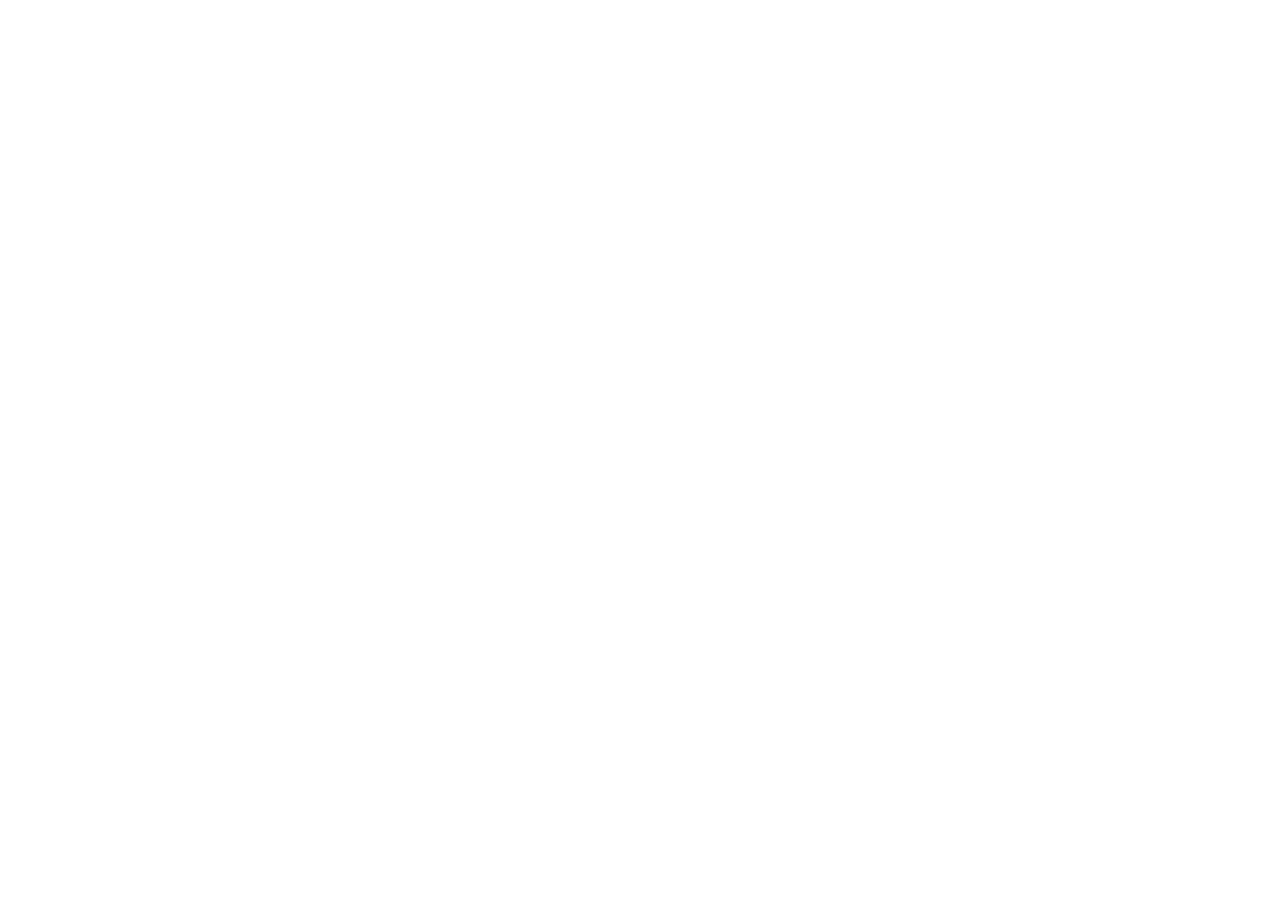
==== index.html @ 1c6a0e16 "Test  add main files" ====
<!DOCTYPE html>
<html lang="en">
<head>
    <meta charset="UTF-8">
    <meta http-equiv="X-UA-Compatible" content="IE=edge">
    <meta name="viewport" content="width=device-width, initial-scale=1.0">
    <link rel="preconnect" href="https://fonts.googleapis.com">
    <link rel="preconnect" href="https://fonts.gstatic.com" crossorigin>
    <link href="https://fonts.googleapis.com/css2?family=Montserrat:wght@400;700&display=swap" rel="stylesheet">
    <link rel="stylesheet" href="styles/styles.css" />
    <title>Rental car</title>
</head>
<body>
<!--Main-->
<div class="main">

</div>
</body>
</html>
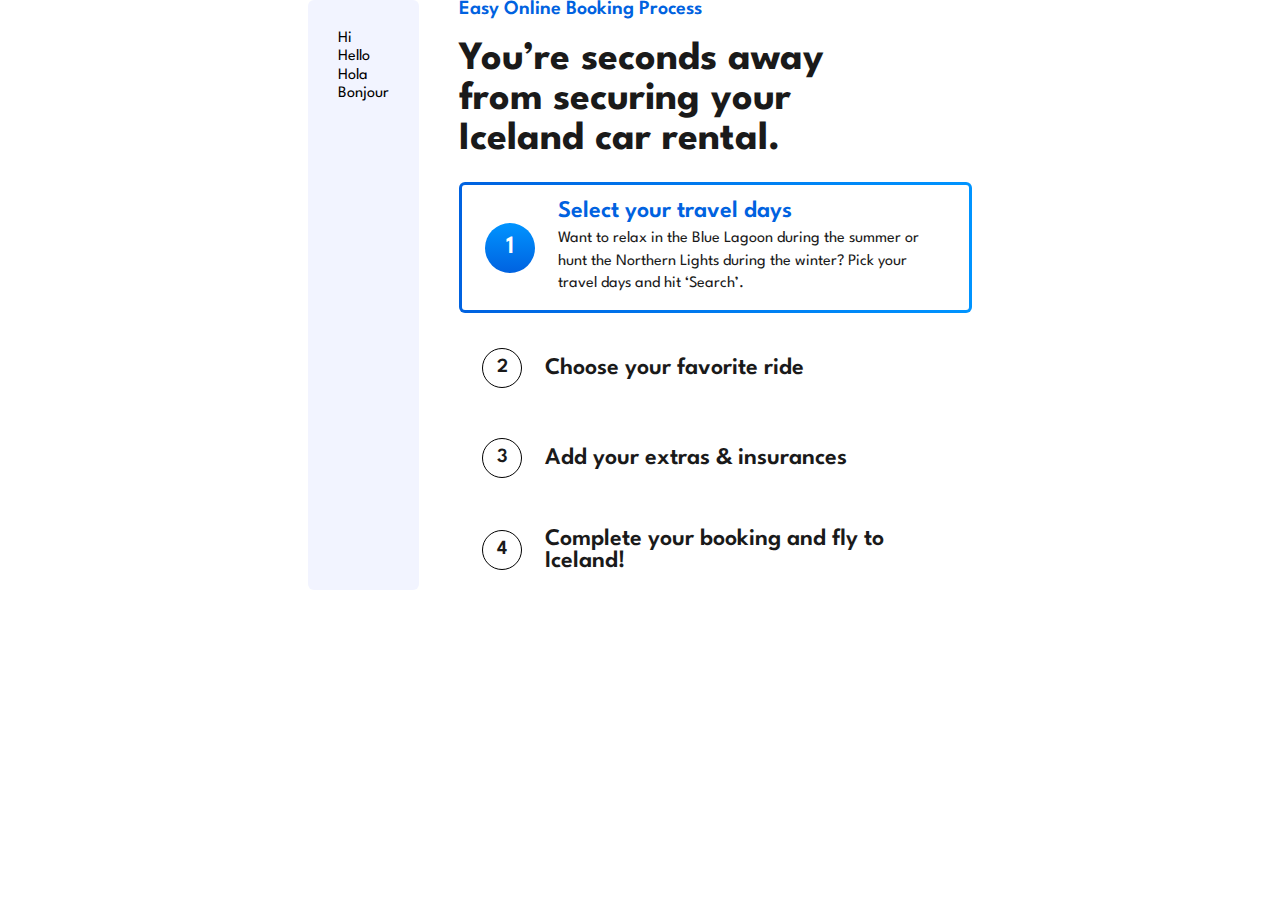
==== commit cbc68429: "Test  add aside navigation" ====
--- a/index.html
+++ b/index.html
@@ -4,16 +4,79 @@
     <meta charset="UTF-8">
     <meta http-equiv="X-UA-Compatible" content="IE=edge">
     <meta name="viewport" content="width=device-width, initial-scale=1.0">
+    <title>Rental car</title>
     <link rel="preconnect" href="https://fonts.googleapis.com">
     <link rel="preconnect" href="https://fonts.gstatic.com" crossorigin>
-    <link href="https://fonts.googleapis.com/css2?family=Montserrat:wght@400;700&display=swap" rel="stylesheet">
+    <link href="https://fonts.googleapis.com/css2?family=League+Spartan:wght@100..900&display=swap" rel="stylesheet">
+    <link rel="stylesheet" href="https://cdnjs.cloudflare.com/ajax/libs/modern-normalize/2.0.0/modern-normalize.css"/>
     <link rel="stylesheet" href="styles/styles.css" />
-    <title>Rental car</title>
 </head>
 <body>
 <!--Main-->
-<div class="main">
+<main>
+    <div class="container">
+        <aside class="aside-container">
+            <p class="app-title">Easy Online Booking Process</p>
+            <h1 class="main-message-title">You’re seconds away from securing your Iceland car rental.</h1>
+            <ul class="steps-btn-list">
+                <li class="steps-btn-item">
+                    <input type="radio" id="step1" name="step" class="radio-btn" checked >
+                    <label for="step1" class="btn-label step-border">
 
-</div>
+                       <span class="step-number">1</span>
+                       <div class="step-info-wrapper">
+                       <h2 class="step-title">Select your travel days</h2>
+                       <p class="step-description">Want to relax in the Blue Lagoon during the summer or hunt the Northern Lights during the winter? Pick your travel days and hit ‘Search’.</p>
+                       </div>
+                    </label>
+                </li>
+                <li class="steps-btn-item">
+                    <input type="radio" id="step2" name="step" class="radio-btn">
+                    <label for="step2" class="btn-label step-border">
+                        <span class="step-number">2</span>
+                        <div class="step-info-wrapper">
+                        <h2 class="step-title">Choose your favorite ride</h2>
+                        <p class="step-description">Take a good look at our new vehicle fleet. From 4x4s & SUVs to electric and luxury vehicles, the choice is yours!</p>
+                        </div>
+                    </label>
+                </li>
+                <li class="steps-btn-item">
+                    <input type="radio" id="step3" name="step" class="radio-btn">
+                    <label for="step3" class="btn-label step-border">
+                        <span class="step-number">3</span>
+                        <div class="step-info-wrapper">
+                        <h2 class="step-title">Add your extras & insurances</h2>
+                        <p class="step-description">Feel at home on the road and don’t worry about a thing thanks to our comprehensive insurances and top extras.</p>
+                        </div>
+                    </label>
+                </li>
+                <li class="steps-btn-item">
+                    <input type="radio" id="step4" name="step" class="radio-btn">
+                    <label for="step4" class="btn-label step-border">
+                        <span class="step-number">4</span>
+                        <div class="step-info-wrapper">
+                        <h2 class="step-title">Complete your booking and fly to Iceland!</h2>
+                        <p class="step-description">All you need to do now is fill in your personal details and complete the online payment process. See you in Iceland!</p>
+                        </div>
+                    </label>
+                </li>
+            </ul>
+        </aside>
+        <section class="content-container">
+            <div class="step-wrapper" id="content1">
+                Hi
+            </div>
+            <div class="step-wrapper" id="content2">
+                Hello
+            </div>
+            <div class="step-wrapper" id="content3">
+                Hola
+            </div>
+            <div class="step-wrapper" id="content4">
+                Bonjour
+            </div>
+        </section>
+    </div>
+</main>
 </body>
 </html>--- a/styles/styles.css
+++ b/styles/styles.css
@@ -0,0 +1,192 @@
+:root {
+    --primary-color: #1A1A1A;
+    --accent-color: #0062E0;
+    --content-bg-color: #F2F4FF;
+    --main-bg-color: #FFF;
+    --white-text-color: #FFF;
+    --cubics: cubic-bezier(0.4, 0, 0.2, 1);
+}
+
+body {
+    font-family: 'League Spartan', sans-serif;
+    background-color: var(--main-bg-color);
+}
+
+h1,
+h2,
+h3,
+h4,
+h5,
+h6,
+p,
+a {
+    margin: 0;
+    padding: 0;
+    border: none;
+    text-decoration: none;
+}
+
+ul {
+    margin: 0;
+    padding: 0;
+    list-style: none;
+}
+
+img {
+    margin: 0;
+    padding: 0;
+}
+
+button {
+    margin: 0;
+    padding: 0;
+    border: none;
+}
+
+.container{
+    display: flex;
+    flex-direction: row-reverse;
+    justify-content: center;
+    gap: 40px;
+    max-width: 1160px;
+    min-height: 590px;
+    margin: auto;
+}
+
+/*Aside steps navigation*/
+
+.aside-container {
+    display: flex;
+    flex-direction: column;
+    gap: 22px;
+    max-width: 513px;
+
+
+    .main-message-title {
+        max-width: 370px;
+        font-weight: 700;
+        font-size: 40px;
+        line-height: 1;
+        color: var(--primary-color);
+    }
+
+    .app-title {
+        font-weight: 600;
+        font-size: 20px;
+        line-height: 0.92;
+        color: var(--accent-color);
+    }
+
+    .steps-btn-list {
+        display: flex;
+        flex-direction: column;
+        gap: 20px;
+
+
+        .steps-btn-item {
+            border-radius: 6px;
+            cursor: pointer;
+
+            .btn-label {
+                display: flex;
+                align-items: center;
+                gap: 23px;
+                width: 100%;
+                height: 100%;
+                padding: 15px 23px;
+                cursor: pointer;
+
+                .step-number {
+                    display: flex;
+                    justify-content: center;
+                    align-items: center;
+                    min-width: 40px;
+                    height: 40px;
+                    font-weight: 600;
+                    font-size: 20px;
+                    line-height: 1.33;
+                    color: var(--primary-color);
+                    border: 1px solid #000000;
+                    border-radius: 50%;
+                }
+
+                .step-info-wrapper {
+                    display: flex;
+                    flex-direction: column;
+                    gap: 6px;
+                }
+
+                .step-title {
+                    font-weight: 600;
+                    font-size: 24px;
+                    line-height: 0.92;
+                    color: var(--primary-color);
+                }
+
+                .step-description {
+                    display: none;
+                }
+            }
+
+/*An active step*/
+
+            & input:checked + label {
+                padding: 15px 23px;
+                background: linear-gradient(#FFF, #FFF) padding-box,
+                linear-gradient(90deg, #0062E0 0%, #0094FF 100%) border-box;
+                border-radius: 6px;
+                border: 3px solid transparent;
+                cursor: pointer;
+
+                .step-number {
+                    min-width: 50px;
+                    height: 50px;
+                    font-size: 25px;
+                    line-height: 1.33;
+                    color: var(--white-text-color);
+                    border: none;
+                    background: linear-gradient(180deg, #0094FF 0%, #0062E0 100%);
+                }
+
+                .step-title {
+                    color: var(--accent-color);
+                }
+
+                .step-description {
+                    display: block;
+                    font-weight: 400;
+                    font-size: 16px;
+                    line-height: 1.38;
+                    color: var(--primary-color);
+                }
+            }
+
+            .radio-btn {
+                display: none;
+            }
+        }
+    }
+}
+
+/*Steps content*/
+.content-container {
+    padding: 30px;
+    border-radius: 6px;
+    background-color: var(--content-bg-color);
+}
+
+.step-wrapper {
+    & #content1,
+    & #content2,
+    & #content3,
+    & #content4 {
+        display: none;
+    }
+}
+
+#step1:checked ~ .step-wrapper #content1,
+#step2:checked ~ .step-wrapper #content2,
+#step3:checked ~ .step-wrapper #content3,
+#step4:checked ~ .step-wrapper #content4 {
+    display: block;
+}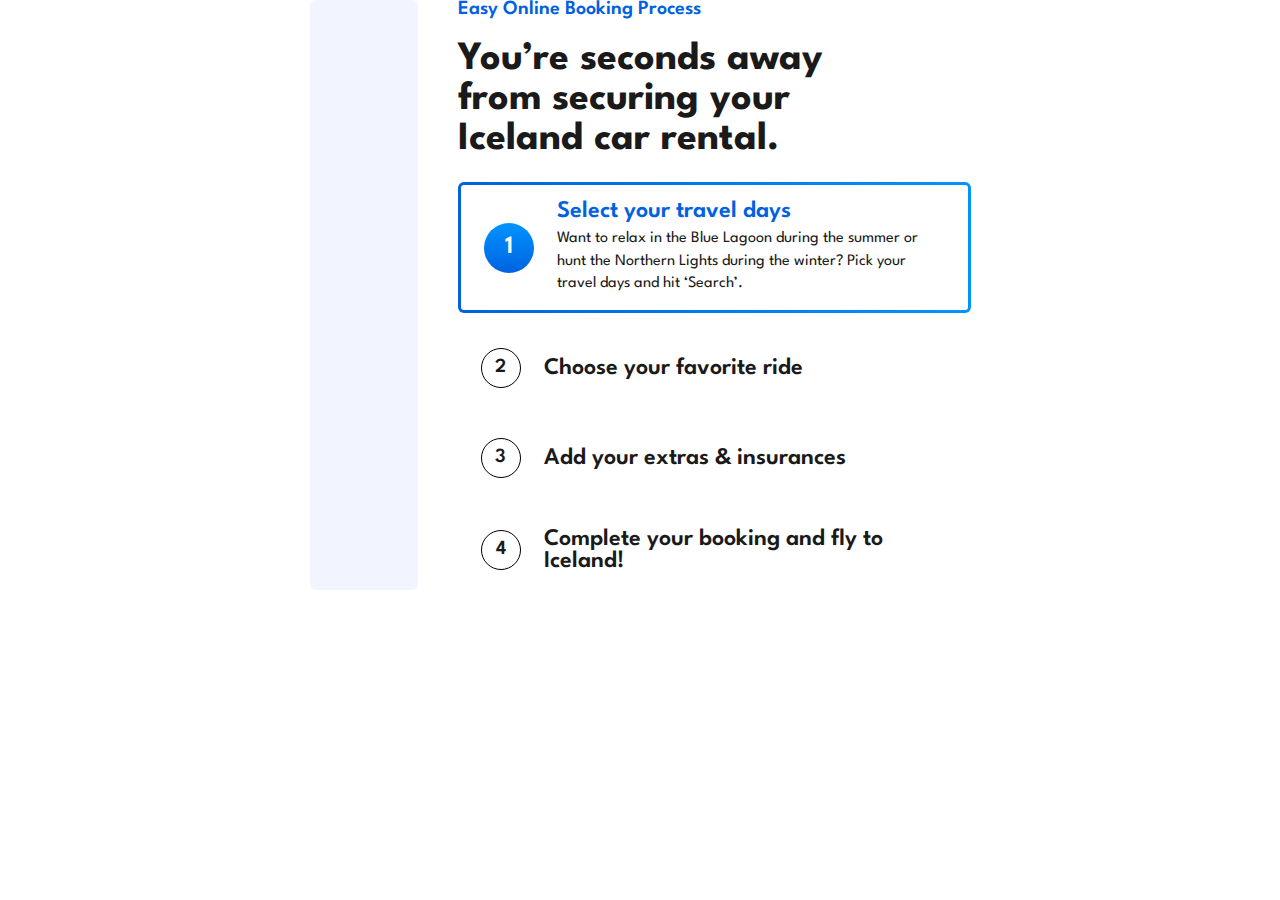
==== commit c4ef7f83: "Test  add first step content" ====
--- a/index.html
+++ b/index.html
@@ -21,54 +21,106 @@
             <ul class="steps-btn-list">
                 <li class="steps-btn-item">
                     <input type="radio" id="step1" name="step" class="radio-btn" checked >
-                    <label for="step1" class="btn-label step-border">
-
+                    <label for="step1" class="btn-label">
                        <span class="step-number">1</span>
-                       <div class="step-info-wrapper">
-                       <h2 class="step-title">Select your travel days</h2>
-                       <p class="step-description">Want to relax in the Blue Lagoon during the summer or hunt the Northern Lights during the winter? Pick your travel days and hit ‘Search’.</p>
-                       </div>
+                       <span class="step-info-wrapper">
+                       <span class="step-title">Select your travel days</span>
+                       <span class="step-description">Want to relax in the Blue Lagoon during the summer or hunt the Northern Lights during the winter? Pick your travel days and hit ‘Search’.</span>
+                       </span>
                     </label>
                 </li>
                 <li class="steps-btn-item">
                     <input type="radio" id="step2" name="step" class="radio-btn">
-                    <label for="step2" class="btn-label step-border">
+                    <label for="step2" class="btn-label">
                         <span class="step-number">2</span>
-                        <div class="step-info-wrapper">
-                        <h2 class="step-title">Choose your favorite ride</h2>
-                        <p class="step-description">Take a good look at our new vehicle fleet. From 4x4s & SUVs to electric and luxury vehicles, the choice is yours!</p>
-                        </div>
+                        <span class="step-info-wrapper">
+                        <span class="step-title">Choose your favorite ride</span>
+                        <span class="step-description">Take a good look at our new vehicle fleet. From 4x4s & SUVs to electric and luxury vehicles, the choice is yours!</span>
+                        </span>
                     </label>
                 </li>
                 <li class="steps-btn-item">
                     <input type="radio" id="step3" name="step" class="radio-btn">
-                    <label for="step3" class="btn-label step-border">
+                    <label for="step3" class="btn-label">
                         <span class="step-number">3</span>
-                        <div class="step-info-wrapper">
-                        <h2 class="step-title">Add your extras & insurances</h2>
-                        <p class="step-description">Feel at home on the road and don’t worry about a thing thanks to our comprehensive insurances and top extras.</p>
-                        </div>
+                        <span class="step-info-wrapper">
+                        <span class="step-title">Add your extras & insurances</span>
+                        <span class="step-description">Feel at home on the road and don’t worry about a thing thanks to our comprehensive insurances and top extras.</span>
+                        </span>
                     </label>
                 </li>
                 <li class="steps-btn-item">
                     <input type="radio" id="step4" name="step" class="radio-btn">
-                    <label for="step4" class="btn-label step-border">
+                    <label for="step4" class="btn-label">
                         <span class="step-number">4</span>
-                        <div class="step-info-wrapper">
-                        <h2 class="step-title">Complete your booking and fly to Iceland!</h2>
-                        <p class="step-description">All you need to do now is fill in your personal details and complete the online payment process. See you in Iceland!</p>
-                        </div>
+                        <span class="step-info-wrapper">
+                        <span class="step-title">Complete your booking and fly to Iceland!</span>
+                        <span class="step-description">All you need to do now is fill in your personal details and complete the online payment process. See you in Iceland!</span>
+                        </span>
                     </label>
                 </li>
             </ul>
         </aside>
         <section class="content-container">
-            <div class="step-wrapper" id="content1">
-                Hi
-            </div>
-            <div class="step-wrapper" id="content2">
-                Hello
-            </div>
+            <article class="step-wrapper" id="content1">
+                <div class="calendar-wrapper">
+                <div class="date-box start-date">
+                    <div class="calendar-date">
+                        <p class="day-number">12</p>
+                        <div>
+                            <p class="day-name">FRI</p>
+                            <p class="day-name">DAY</p>
+                        </div>
+                    </div>
+                    <div class="date-info-wrapper">
+                        <div class="date-info-box small">
+                        </div>
+                        <div class="date-info-box medium">
+                        </div>
+                    </div>
+                    <div class="date-info-wrapper">
+                        <div class="date-info-box small">
+                        </div>
+                        <div class="date-info-box large">
+                        </div>
+                    </div>
+                </div>
+                    <img src="./images/arrowRight.svg" alt="arrow right">
+                <div class="date-box end-date">
+                    <div class="calendar-date">
+                        <p class="day-number">22</p>
+                        <div>
+                            <p class="day-name">SUN</p>
+                            <p class="day-name">DAY</p>
+                        </div>
+                    </div>
+                    <div class="date-info-wrapper">
+                        <div class="date-info-box small">
+                        </div>
+                        <div class="date-info-box medium">
+                        </div>
+                    </div>
+                    <div class="date-info-wrapper">
+                        <div class="date-info-box small">
+                        </div>
+                        <div class="date-info-box large">
+                        </div>
+                    </div>
+                    <div class="notification-wrapper">
+                     <p class="notification-text">10 Days selected</p>
+                    </div>
+                </div>
+                </div>
+            </article>
+            <article class="step-wrapper" id="content2">
+                <ul class="cars-card-list">
+                    <li class="cars-card-item"></li>
+                    <li class="cars-card-item"></li>
+                    <li class="cars-card-item"></li>
+                    <li class="cars-card-item"></li>
+                    <li class="cars-card-item"></li>
+                </ul>
+            </article>
             <div class="step-wrapper" id="content3">
                 Hola
             </div>
--- a/styles/styles.css
+++ b/styles/styles.css
@@ -82,7 +82,6 @@
         flex-direction: column;
         gap: 20px;
 
-
         .steps-btn-item {
             border-radius: 6px;
             cursor: pointer;
@@ -169,24 +168,136 @@
 }
 
 /*Steps content*/
+
 .content-container {
-    padding: 30px;
     border-radius: 6px;
     background-color: var(--content-bg-color);
 }
 
-.step-wrapper {
-    & #content1,
-    & #content2,
-    & #content3,
-    & #content4 {
+/* First step content*/
+
+.step-wrapper#content1 {
+    padding: 100px 52px;
+
+    .calendar-wrapper {
+        display: flex;
+        align-items: center;
+        gap: 12px;
+        padding: 78px 37px 45px 30px;
+        border-radius: 6px;
+        background-color: #FFFFFF;
+
+        .date-box {
+            display: flex;
+            flex-direction: column;
+            gap: 28px;
+            padding: 26px;
+            border-radius: 6px;
+            background-color: #FFF;
+
+            .calendar-date {
+                display: flex;
+                align-items: center;
+                gap: 9px;
+                font-family: 'Helvetica Neue', sans-serif;
+
+                .day-number {
+                    font-weight: 700;
+                    font-size: 60px;
+                    line-height: 1.22;
+                }
+
+                .day-name{
+                    font-weight: 500;
+                    font-size: 20px;
+                    line-height: 1.22;
+                }
+            }
+
+            .date-info-wrapper {
+                display: flex;
+                flex-direction: column;
+                gap: 6px;
+
+                .date-info-box {
+                    border-radius: 6px;
+
+                    &.small {
+                        width: 86px;
+                        height: 14px;
+                        background-color: #CBDFF8;
+                    }
+
+                    &.medium {
+                        width: 101px;
+                        height: 21px;
+                        background-color: #F6F7F8;
+                    }
+
+                    &.large {
+                        min-width: 136px;
+                        height: 21px;
+                        background-color: #F6F7F8;
+                    }
+                }
+            }
+
+            &.start-date {
+                background: linear-gradient(94.71deg, #0062E0 0.72%, #0094FF 103.21%);
+                box-shadow: 0 4px 10px 0 #0000001F;
+
+                & p{
+                    color: var(--white-text-color);
+                }
+            }
+
+            &.end-date {
+                position: relative;
+                border: 3px solid var(--accent-color);
+
+                & p{
+                    color: var(--primary-color);
+                }
+
+                .notification-wrapper {
+                    position: absolute;
+                    top: -37px;
+                    right: -23px;
+                    padding: 13px 10px;
+                    border-radius: 6px 6px 6px 0;
+                    background: #000000;
+                    box-shadow: 0 4px 10px 0 #0000001F;
+
+
+                    .notification-text{
+                        font-weight: 700;
+                        font-size: 18px;
+                        line-height: 1;
+                        text-align: center;
+                        color: var(--white-text-color);
+                    }
+                }
+            }
+        }
+    }
+}
+
+/* Second step content*/
+
+.step-wrapper#content2 {
+    padding: 80px 60px 64px 48px;
+
+}
+
+.step-wrapper#content1,
+.step-wrapper#content3,
+.step-wrapper#content4 {
         display: none;
-    }
-}
-
-#step1:checked ~ .step-wrapper #content1,
-#step2:checked ~ .step-wrapper #content2,
-#step3:checked ~ .step-wrapper #content3,
-#step4:checked ~ .step-wrapper #content4 {
-    display: block;
-}+}
+
+/*#step1:checked ~ .step-wrapper #content1,*/
+/*#step2:checked ~ .step-wrapper #content2,*/
+/*#step3:checked ~ .step-wrapper #content3,*/
+/*#step4:checked ~ .step-wrapper #content4 {*/
+/*    display: block;*/
+/*}*/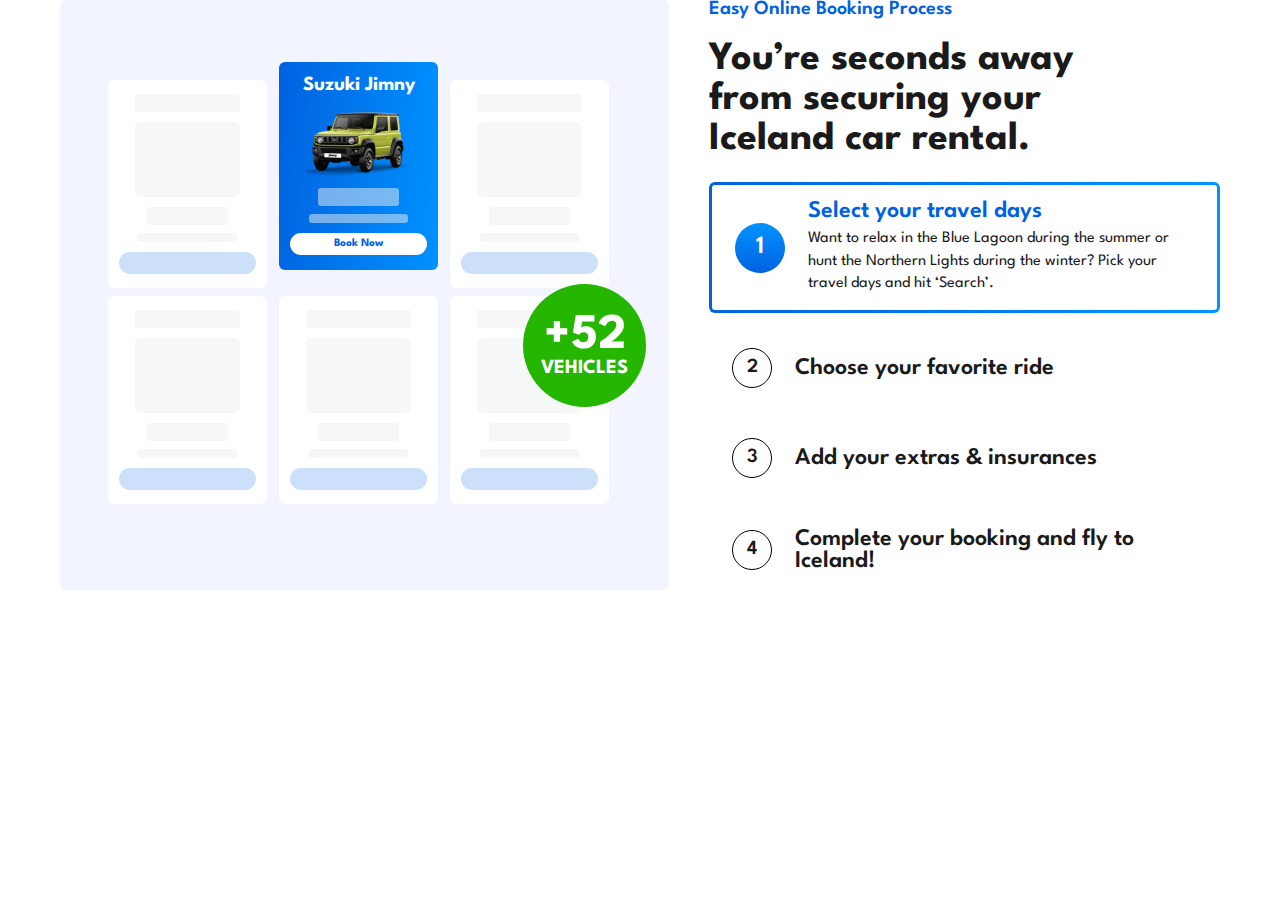
==== commit 477364ea: "Test  add second step content" ====
--- a/index.html
+++ b/index.html
@@ -114,11 +114,56 @@
             </article>
             <article class="step-wrapper" id="content2">
                 <ul class="cars-card-list">
-                    <li class="cars-card-item"></li>
-                    <li class="cars-card-item"></li>
-                    <li class="cars-card-item"></li>
-                    <li class="cars-card-item"></li>
-                    <li class="cars-card-item"></li>
+                    <li class="cars-card-item">
+                        <div class="car-name"></div>
+                          <div class="car-img"></div>
+                         <div class="car-description"></div>
+                        <div class="car-small-description"></div>
+                        <button class="car-card-btn"></button>
+
+                    </li>
+                    <li class="cars-card-item active">
+                        <h2 class="car-name-active">Suzuki Jimny</h2>
+                        <img class="car-img-active" src="images/car.png" alt="car suzuki jimny">
+                        <div class="car-description"></div>
+                        <div class="car-small-description"></div>
+                        <button class="car-card-btn active">Book Now</button>
+                    </li>
+                    <li class="cars-card-item">
+                        <div class="car-name"></div>
+                          <div class="car-img"></div>
+                         <div class="car-description"></div>
+                        <div class="car-small-description"></div>
+                        <button class="car-card-btn"></button>
+
+                    </li>
+                    <li class="cars-card-item">
+                        <div class="car-name"></div>
+                          <div class="car-img"></div>
+                         <div class="car-description"></div>
+                        <div class="car-small-description"></div>
+                        <button class="car-card-btn"></button>
+
+                    </li>
+                    <li class="cars-card-item">
+                        <div class="car-name"></div>
+                          <div class="car-img"></div>
+                         <div class="car-description"></div>
+                        <div class="car-small-description"></div>
+                        <button class="car-card-btn"></button>
+
+                    </li>
+                    <li class="cars-card-item">
+                        <div class="car-name"></div>
+                          <div class="car-img"></div>
+                         <div class="car-description"></div>
+                        <div class="car-small-description"></div>
+                        <button class="car-card-btn"></button>
+                    </li>
+                    <div class="cars-stamp-statistic">
+                        <h3 class="cars-qty">+52</h3>
+                        <h4 class="statistic-item">VEHICLES</h4>
+                    </div>
                 </ul>
             </article>
             <div class="step-wrapper" id="content3">
--- a/styles/styles.css
+++ b/styles/styles.css
@@ -4,6 +4,7 @@
     --content-bg-color: #F2F4FF;
     --main-bg-color: #FFF;
     --white-text-color: #FFF;
+    --stamp-color: #25B700;
     --cubics: cubic-bezier(0.4, 0, 0.2, 1);
 }
 
@@ -94,6 +95,7 @@
                 height: 100%;
                 padding: 15px 23px;
                 cursor: pointer;
+                transition: border 300ms var(--cubics);
 
                 .step-number {
                     display: flex;
@@ -107,6 +109,7 @@
                     color: var(--primary-color);
                     border: 1px solid #000000;
                     border-radius: 50%;
+                    transition: color 300ms var(--cubics);
                 }
 
                 .step-info-wrapper {
@@ -120,6 +123,7 @@
                     font-size: 24px;
                     line-height: 0.92;
                     color: var(--primary-color);
+                    transition: color 250ms var(--cubics);
                 }
 
                 .step-description {
@@ -287,6 +291,120 @@
 .step-wrapper#content2 {
     padding: 80px 60px 64px 48px;
 
+    .cars-card-list {
+        position: relative;
+        display: grid;
+        grid-template-columns: repeat(3, 1fr);
+        grid-template-rows: repeat(2, 1fr);
+        grid-column-gap: 12px;
+        grid-row-gap: 8px;
+
+        .cars-card-item {
+            display: flex;
+            flex-direction: column;
+            align-items: center;
+            padding: 14px 11px;
+            border-radius: 6px;
+            background-color: var(--main-bg-color);
+
+            .car-name {
+                width: 105px;
+                height: 18px;
+                margin-bottom: 10px;
+                border-radius: 3px;
+                background-color: #EDEFF180;
+            }
+
+            .car-img {
+                width: 105px;
+                height: 75px;
+                margin-bottom: 10px;
+                border-radius: 6px;
+                background-color: #F6F7F8;
+            }
+
+            .car-description {
+                width: 81px;
+                height: 18px;
+                margin-bottom: 8px;
+                border-radius: 3px;
+                background-color: #EDEFF180;
+            }
+
+            .car-small-description {
+                width: 99px;
+                height: 9px;
+                margin-bottom: 10px;
+                border-radius: 3px;
+                background-color: #EDEFF180;
+            }
+
+            .car-card-btn {
+                width: 137px;
+                height: 22px;
+                border-radius: 20px;
+                background-color: #0062E033;
+            }
+        }
+    }
+
+    .cars-card-item.active {
+       transform: translateY(-18px);
+       background: linear-gradient(94.71deg, #0062E0 0.72%, #0094FF 103.21%);
+
+        .car-name-active {
+            margin-bottom: 10px;
+            font-weight: 700;
+            font-size: 20px;
+            line-height: 0.92;
+            text-align: center;
+            color: var(--white-text-color);
+        }
+
+        .car-img-active{
+           margin-bottom: 8px;
+        }
+
+        .car-card-btn.active{
+            display: flex;
+            justify-content: center;
+            align-items: center;
+            font-weight: 700;
+            font-size: 11.42px;
+            line-height: 0.92;
+            text-align: center;
+            background-color: var(--white-text-color);
+            color: var(--accent-color);
+        }
+    }
+
+    .cars-stamp-statistic {
+        position: absolute;
+        right: -37px;
+        bottom: 97px;
+        display: flex;
+        flex-direction: column;
+        justify-content: center;
+        align-items: center;
+        width: 123px;
+        height: 123px;
+        background-color: var(--stamp-color);
+        border-radius: 50%;
+
+        .cars-qty {
+            font-weight: 700;
+            font-size: 50px;
+            line-height: 0.92;
+            color: var(--white-text-color);
+        }
+
+        .statistic-item {
+            font-weight: 700;
+            font-size: 20px;
+            line-height: 0.92;
+            color: var(--white-text-color);
+        }
+    }
 }
 
 .step-wrapper#content1,
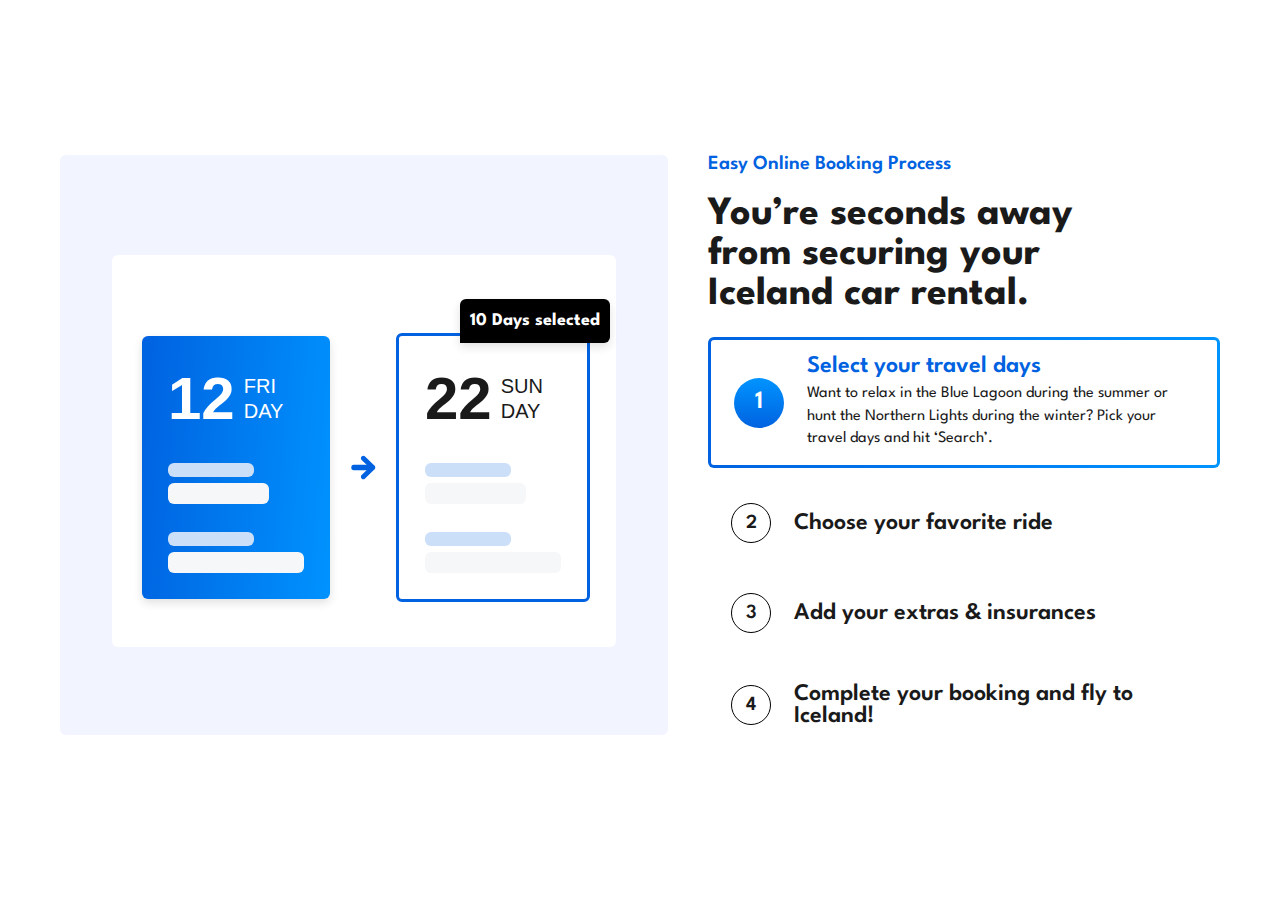
==== commit 63d1d488: "Test  add fourth step content" ====
--- a/index.html
+++ b/index.html
@@ -8,58 +8,55 @@
     <link rel="preconnect" href="https://fonts.googleapis.com">
     <link rel="preconnect" href="https://fonts.gstatic.com" crossorigin>
     <link href="https://fonts.googleapis.com/css2?family=League+Spartan:wght@100..900&display=swap" rel="stylesheet">
-    <link rel="stylesheet" href="https://cdnjs.cloudflare.com/ajax/libs/modern-normalize/2.0.0/modern-normalize.css"/>
+    <link href="https://cdnjs.cloudflare.com/ajax/libs/modern-normalize/2.0.0/modern-normalize.css" rel="stylesheet"/>
     <link rel="stylesheet" href="styles/styles.css" />
 </head>
 <body>
-<!--Main-->
 <main>
     <div class="container">
         <aside class="aside-container">
             <p class="app-title">Easy Online Booking Process</p>
             <h1 class="main-message-title">You’re seconds away from securing your Iceland car rental.</h1>
-            <ul class="steps-btn-list">
-                <li class="steps-btn-item">
-                    <input type="radio" id="step1" name="step" class="radio-btn" checked >
-                    <label for="step1" class="btn-label">
-                       <span class="step-number">1</span>
-                       <span class="step-info-wrapper">
-                       <span class="step-title">Select your travel days</span>
-                       <span class="step-description">Want to relax in the Blue Lagoon during the summer or hunt the Northern Lights during the winter? Pick your travel days and hit ‘Search’.</span>
-                       </span>
-                    </label>
-                </li>
-                <li class="steps-btn-item">
-                    <input type="radio" id="step2" name="step" class="radio-btn">
-                    <label for="step2" class="btn-label">
-                        <span class="step-number">2</span>
-                        <span class="step-info-wrapper">
-                        <span class="step-title">Choose your favorite ride</span>
-                        <span class="step-description">Take a good look at our new vehicle fleet. From 4x4s & SUVs to electric and luxury vehicles, the choice is yours!</span>
-                        </span>
-                    </label>
-                </li>
-                <li class="steps-btn-item">
-                    <input type="radio" id="step3" name="step" class="radio-btn">
-                    <label for="step3" class="btn-label">
-                        <span class="step-number">3</span>
-                        <span class="step-info-wrapper">
-                        <span class="step-title">Add your extras & insurances</span>
-                        <span class="step-description">Feel at home on the road and don’t worry about a thing thanks to our comprehensive insurances and top extras.</span>
-                        </span>
-                    </label>
-                </li>
-                <li class="steps-btn-item">
-                    <input type="radio" id="step4" name="step" class="radio-btn">
-                    <label for="step4" class="btn-label">
-                        <span class="step-number">4</span>
-                        <span class="step-info-wrapper">
-                        <span class="step-title">Complete your booking and fly to Iceland!</span>
-                        <span class="step-description">All you need to do now is fill in your personal details and complete the online payment process. See you in Iceland!</span>
-                        </span>
-                    </label>
-                </li>
-            </ul>
+            <nav>
+                <ul class="steps-btn-list">
+                    <li class="steps-btn-item">
+                        <a href="./index.html" class="step-btn-link current">
+                            <span class="step-number">1</span>
+                            <div class="step-info-wrapper">
+                                <h2 class="step-title">Select your travel days</h2>
+                                <p class="step-description">Want to relax in the Blue Lagoon during the summer or hunt the Northern Lights during the winter? Pick your travel days and hit ‘Search’.</p>
+                            </div>
+                        </a>
+                    </li>
+                    <li class="steps-btn-item">
+                        <a href="./step-two.html" class="step-btn-link">
+                            <span class="step-number">2</span>
+                            <div class="step-info-wrapper">
+                                <h2 class="step-title">Choose your favorite ride</h2>
+                                <p class="step-description">Take a good look at our new vehicle fleet. From 4x4s & SUVs to electric and luxury vehicles, the choice is yours!</p>
+                            </div>
+                        </a>
+                    </li>
+                    <li class="steps-btn-item">
+                        <a href="./step-three.html" class="step-btn-link">
+                            <span class="step-number">3</span>
+                            <div class="step-info-wrapper">
+                                <h2 class="step-title">Add your extras & insurances</h2>
+                                <p class="step-description">Feel at home on the road and don’t worry about a thing thanks to our comprehensive insurances and top extras.</p>
+                            </div>
+                        </a>
+                    </li>
+                    <li class="steps-btn-item">
+                        <a href="./step-four.html" class="step-btn-link">
+                            <span class="step-number">4</span>
+                            <div class="step-info-wrapper">
+                                <h2 class="step-title">Complete your booking and fly to Iceland!</h2>
+                                <p class="step-description">All you need to do now is fill in your personal details and complete the online payment process. See you in Iceland!</p>
+                            </div>
+                        </a>
+                    </li>
+                </ul>
+            </nav>
         </aside>
         <section class="content-container">
             <article class="step-wrapper" id="content1">
@@ -112,66 +109,6 @@
                 </div>
                 </div>
             </article>
-            <article class="step-wrapper" id="content2">
-                <ul class="cars-card-list">
-                    <li class="cars-card-item">
-                        <div class="car-name"></div>
-                          <div class="car-img"></div>
-                         <div class="car-description"></div>
-                        <div class="car-small-description"></div>
-                        <button class="car-card-btn"></button>
-
-                    </li>
-                    <li class="cars-card-item active">
-                        <h2 class="car-name-active">Suzuki Jimny</h2>
-                        <img class="car-img-active" src="images/car.png" alt="car suzuki jimny">
-                        <div class="car-description"></div>
-                        <div class="car-small-description"></div>
-                        <button class="car-card-btn active">Book Now</button>
-                    </li>
-                    <li class="cars-card-item">
-                        <div class="car-name"></div>
-                          <div class="car-img"></div>
-                         <div class="car-description"></div>
-                        <div class="car-small-description"></div>
-                        <button class="car-card-btn"></button>
-
-                    </li>
-                    <li class="cars-card-item">
-                        <div class="car-name"></div>
-                          <div class="car-img"></div>
-                         <div class="car-description"></div>
-                        <div class="car-small-description"></div>
-                        <button class="car-card-btn"></button>
-
-                    </li>
-                    <li class="cars-card-item">
-                        <div class="car-name"></div>
-                          <div class="car-img"></div>
-                         <div class="car-description"></div>
-                        <div class="car-small-description"></div>
-                        <button class="car-card-btn"></button>
-
-                    </li>
-                    <li class="cars-card-item">
-                        <div class="car-name"></div>
-                          <div class="car-img"></div>
-                         <div class="car-description"></div>
-                        <div class="car-small-description"></div>
-                        <button class="car-card-btn"></button>
-                    </li>
-                    <div class="cars-stamp-statistic">
-                        <h3 class="cars-qty">+52</h3>
-                        <h4 class="statistic-item">VEHICLES</h4>
-                    </div>
-                </ul>
-            </article>
-            <div class="step-wrapper" id="content3">
-                Hola
-            </div>
-            <div class="step-wrapper" id="content4">
-                Bonjour
-            </div>
         </section>
     </div>
 </main>
--- a/styles/styles.css
+++ b/styles/styles.css
@@ -9,6 +9,11 @@
 }
 
 body {
+    display: flex;
+    justify-content: center;
+    align-items: center;
+    min-height: 100vh;
+    margin: 0;
     font-family: 'League Spartan', sans-serif;
     background-color: var(--main-bg-color);
 }
@@ -87,7 +92,7 @@
             border-radius: 6px;
             cursor: pointer;
 
-            .btn-label {
+            .step-btn-link {
                 display: flex;
                 align-items: center;
                 gap: 23px;
@@ -105,11 +110,10 @@
                     height: 40px;
                     font-weight: 600;
                     font-size: 20px;
-                    line-height: 1.33;
+                    line-height: 1;
                     color: var(--primary-color);
                     border: 1px solid #000000;
                     border-radius: 50%;
-                    transition: color 300ms var(--cubics);
                 }
 
                 .step-info-wrapper {
@@ -132,8 +136,7 @@
             }
 
 /*An active step*/
-
-            & input:checked + label {
+             .step-btn-link.current {
                 padding: 15px 23px;
                 background: linear-gradient(#FFF, #FFF) padding-box,
                 linear-gradient(90deg, #0062E0 0%, #0094FF 100%) border-box;
@@ -145,7 +148,7 @@
                     min-width: 50px;
                     height: 50px;
                     font-size: 25px;
-                    line-height: 1.33;
+                    line-height: 1;
                     color: var(--white-text-color);
                     border: none;
                     background: linear-gradient(180deg, #0094FF 0%, #0062E0 100%);
@@ -174,6 +177,8 @@
 /*Steps content*/
 
 .content-container {
+    width: 608px;
+    height: 580px;
     border-radius: 6px;
     background-color: var(--content-bg-color);
 }
@@ -289,10 +294,10 @@
 /* Second step content*/
 
 .step-wrapper#content2 {
+    position: relative;
     padding: 80px 60px 64px 48px;
 
     .cars-card-list {
-        position: relative;
         display: grid;
         grid-template-columns: repeat(3, 1fr);
         grid-template-rows: repeat(2, 1fr);
@@ -380,8 +385,8 @@
 
     .cars-stamp-statistic {
         position: absolute;
-        right: -37px;
-        bottom: 97px;
+        right: 23px;
+        bottom: 161px;
         display: flex;
         flex-direction: column;
         justify-content: center;
@@ -407,15 +412,276 @@
     }
 }
 
-.step-wrapper#content1,
-.step-wrapper#content3,
-.step-wrapper#content4 {
-        display: none;
-}
-
-/*#step1:checked ~ .step-wrapper #content1,*/
-/*#step2:checked ~ .step-wrapper #content2,*/
-/*#step3:checked ~ .step-wrapper #content3,*/
-/*#step4:checked ~ .step-wrapper #content4 {*/
-/*    display: block;*/
-/*}*/+/* Third step content*/
+
+.step-wrapper#content3{
+    padding: 64px 30px 50px;
+
+    .cars-features-wrapper{
+        position: relative;
+        display: flex;
+        flex-direction: column;
+        gap: 20px;
+
+        .cars-features-item1{
+            display: flex;
+            gap: 20px;
+            width: fit-content;
+            padding: 14px;
+            border-radius: 6px;
+            background: linear-gradient(94.71deg, var(--accent-color) 0.72%, #0094FF 103.21%);
+
+            .feature-title {
+                margin-bottom: 6px;
+                font-weight: 800;
+                font-size: 18px;
+                line-height: 0.92;
+                color: var(--white-text-color);
+            }
+        }
+
+        .cars-features-item2{
+            display: flex;
+            gap: 20px;
+            margin-left: 138px;
+            padding: 14px;
+            border-radius: 6px;
+            background-color: var(--main-bg-color);
+
+            .feature-img{
+                width: 162px;
+                height: 92px;
+                border-radius: 6px;
+                background-color: var(--content-bg-color);
+            }
+
+            .feature-title.default{
+                width: 165px;
+                height: 20px;
+                margin-bottom: 7px;
+                border-radius: 3px;
+                background-color: var(--content-bg-color);
+            }
+
+            .feature-info.default{
+                width: 200px;
+                height: 31px;
+                border-radius: 3px;
+                background: var(--content-bg-color);
+            }
+
+            .add-btn.default{
+                width: 202px;
+                height: 26px;
+                border-radius: 6px;
+                background-color: #CCE0F9;
+            }
+        }
+
+        .cars-features-item3{
+            display: flex;
+            align-items: center;
+            width: fit-content;
+            margin-right: 34px;
+            padding: 10px 18px 10px 0;
+            background: linear-gradient(#FFF, #FFF) padding-box,
+            linear-gradient(90deg, #0062E0 0%, #0094FF 100%) border-box;
+            border-radius: 6px;
+            border: 3px solid transparent;
+
+            .wifi-img{
+                margin-right: 16px;
+            }
+
+            .wifi-info-wrapper{
+                margin-right: 28px;
+
+                .feature-title.wifi{
+                    margin-bottom: 6px;
+                    font-size: 22px;
+                    font-weight: 700;
+                    line-height: 0.92;
+                }
+
+                .feature-info.wifi{
+                    width: 116px;
+                    height: 15px;
+                    border-radius: 6px;
+                    background: #F6F7F8;
+                }
+            }
+            .add-btn.wifi{
+                width: 105px;
+                height: 44px;
+                font-weight: 600;
+                font-size: 16px;
+                line-height: 0.92;
+                color: var(--white-text-color);
+                border-radius: 20px;
+                background: linear-gradient(94.71deg, #0062E0 0.72%, #0094FF 103.21%);
+            }
+        }
+
+        .cars-features-item4{
+            display: flex;
+            align-items: center;
+            width: fit-content;
+            margin-left: 168px;
+            padding: 16px 18px 16px 0;
+            border-radius: 6px;
+            background-color: var(--main-bg-color);
+
+            .cars-features-img.small{
+                margin-right: 27px;
+                width: 57px;
+                height: 44px;
+                border-radius: 0 6px 6px 0;
+                background-color: var(--content-bg-color);
+            }
+
+            .feature-info-wrapper.small{
+                margin-right: 17px;
+
+                .feature-title.small{
+                    margin-bottom: 8px;
+                    width: 69px;
+                    height: 19px;
+                    border-radius: 6px;
+                    background-color: var(--content-bg-color);
+                }
+
+                .feature-info.small{
+                    width: 126px;
+                    height: 17px;
+                    border-radius: 6px;
+                    background-color: var(--content-bg-color);
+                }
+            }
+            .add-btn.small{
+                width: 106px;
+                height: 44px;
+                border-radius: 6px;
+                background-color: #CCE0F9;
+            }
+        }
+
+        .feature-info {
+            margin-bottom: 6px;
+            width: 199px;
+            height: 13px;
+            border-radius: 3px;
+            background: #EDEFF180;
+        }
+
+        .feature-description {
+            margin-bottom: 8px;
+            width: 178px;
+            height: 13px;
+            border-radius: 3px;
+            background-color: #EDEFF180;
+        }
+
+        .add-btn{
+            width:202px;
+            height:26px;
+            border-radius: 20px;
+            font-family: 'Helvetica Neue', sans-serif;
+            font-weight: 700;
+            font-size: 12px;
+            line-height: 1.22;
+            color: var(--accent-color);
+            background-color: var(--main-bg-color);
+        }
+    }
+
+    .features-stamp-statistic{
+        position: absolute;
+        top: 34px;
+        right: 44px;
+        display: flex;
+        flex-direction: column;
+        justify-content: center;
+        align-items: center;
+        width: 123px;
+        height: 123px;
+        background-color: var(--stamp-color);
+        border-radius: 50%;
+
+        .text-free {
+            font-weight: 700;
+            font-size: 40px;
+            line-height: 0.92;
+            color: var(--white-text-color);
+        }
+
+        .text-insurance {
+            font-weight: 700;
+            font-size: 16px;
+            line-height: 0.92;
+            color: var(--white-text-color);
+        }
+    }
+}
+
+/* Fourth step content*/
+
+.step-wrapper#content4{
+    padding: 56px 56px 60px;
+
+    .complete-step-wrapper{
+        display: flex;
+        flex-direction: column;
+        align-items: center;
+        padding: 37px 48px 53px;
+        border: 1px solid #EFF0F6;
+        border-radius: 34px;
+        background-color: var(--main-bg-color);
+        box-shadow: 0 5px 16px 0 #080F340F;
+
+        .complete-steps {
+            display: flex;
+            align-items: center;
+            padding-bottom: 36px;
+            margin-bottom: 23px;
+            border-bottom: 1px solid #D9DBE9;
+
+            .complete-steps-number{
+                display: flex;
+                justify-content: center;
+                align-items: center;
+                width: 40px;
+                height: 40px;
+                font-weight: 500;
+                font-size: 22px;
+                line-height: 0.92;
+                color: var(--white-text-color);
+                border-radius: 50%;
+                background: linear-gradient(94.71deg, #0062E0 0.72%, #0094FF 103.21%);
+            }
+
+            .complete-steps-divider{
+                width: 67px;
+                height: 4.5px;
+                margin: 0 6px;
+                border-radius: 40px;
+                background-color: #F8F9FD;
+            }
+        }
+
+        .complete-steps-icon {
+            margin-bottom: 35px;
+        }
+
+        .complete-text-wrapper{
+            margin-bottom: 14px;
+            width: 348px;
+            height: 46px;
+            border-radius: 6px;
+            background-color: #F6F7F8;
+        }
+
+        .complete-text-wrapper.bottom{
+            margin-bottom: 0;
+        }
+    }
+}
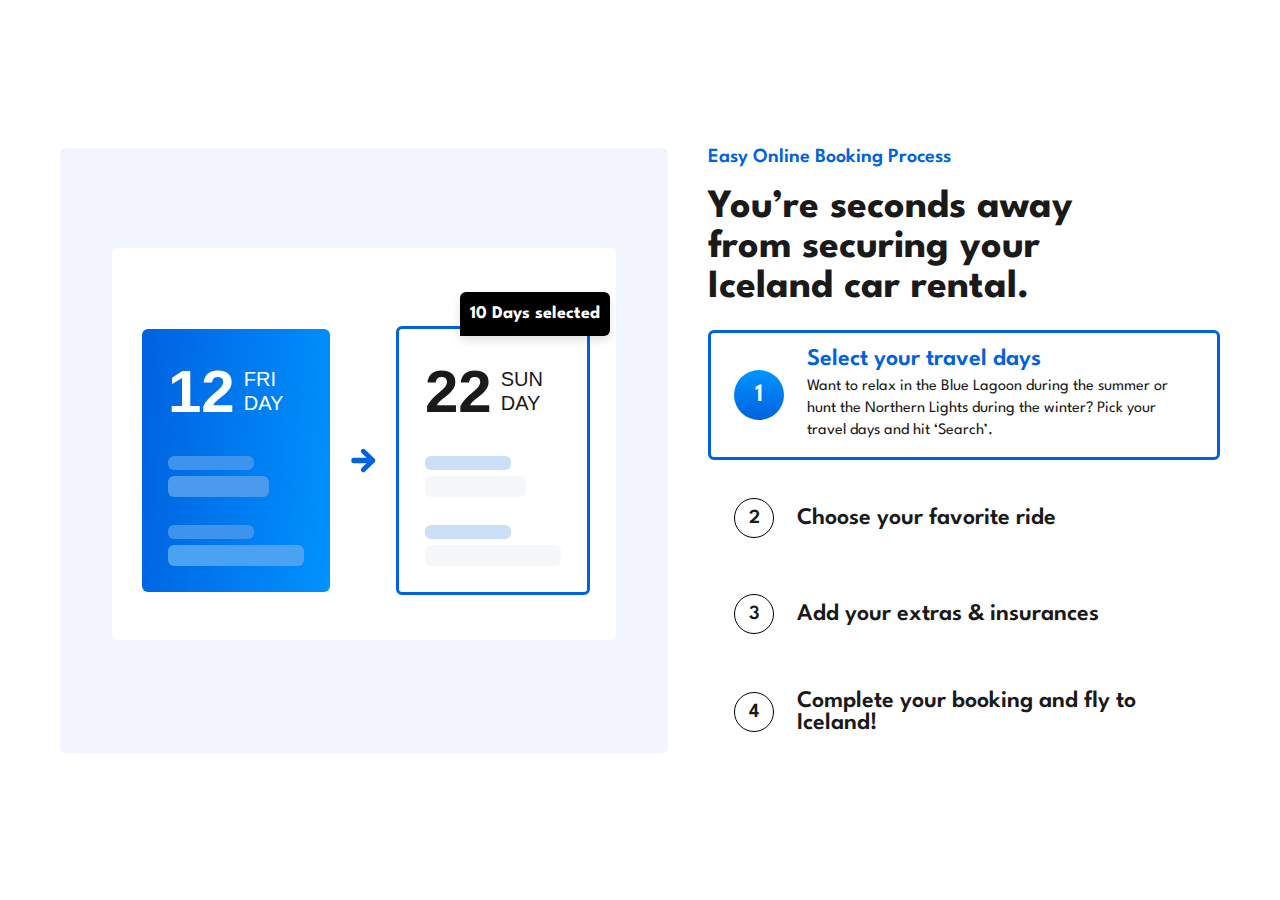
==== commit 4c93ca3f: "Test  complete test" ====
--- a/index.html
+++ b/index.html
@@ -14,102 +14,226 @@
 <body>
 <main>
     <div class="container">
+        <section class="content-container">
+            <input type="radio" id="step1" name="step" class="radio-btn" checked >
+            <article class="step-wrapper" id="content1">
+                <div class="calendar-wrapper">
+                    <div class="date-box start-date">
+                        <div class="calendar-date">
+                            <p class="day-number">12</p>
+                            <div>
+                                <p class="day-name">FRI</p>
+                                <p class="day-name">DAY</p>
+                            </div>
+                        </div>
+                        <div class="date-info-wrapper">
+                            <div class="date-info-box small start">
+                            </div>
+                            <div class="date-info-box medium start">
+                            </div>
+                        </div>
+                        <div class="date-info-wrapper">
+                            <div class="date-info-box small start">
+                            </div>
+                            <div class="date-info-box large start">
+                            </div>
+                        </div>
+                    </div>
+                    <img src="images/arrowRight.svg" alt="arrow right">
+                    <div class="date-box end-date">
+                        <div class="calendar-date">
+                            <p class="day-number">22</p>
+                            <div>
+                                <p class="day-name">SUN</p>
+                                <p class="day-name">DAY</p>
+                            </div>
+                        </div>
+                        <div class="date-info-wrapper">
+                            <div class="date-info-box small">
+                            </div>
+                            <div class="date-info-box medium">
+                            </div>
+                        </div>
+                        <div class="date-info-wrapper">
+                            <div class="date-info-box small">
+                            </div>
+                            <div class="date-info-box large">
+                            </div>
+                        </div>
+                        <div class="notification-wrapper">
+                            <p class="notification-text">10 Days selected</p>
+                        </div>
+                    </div>
+                </div>
+            </article>
+            <input type="radio" id="step2" name="step" class="radio-btn">
+            <article class="step-wrapper" id="content2">
+                <ul class="cars-card-list">
+                    <li class="cars-card-item">
+                        <div class="car-name"></div>
+                        <div class="car-img"></div>
+                        <div class="car-description"></div>
+                        <div class="car-small-description"></div>
+                        <button class="car-card-btn"></button>
+
+                    </li>
+                    <li class="cars-card-item active">
+                        <h2 class="car-name-active">Suzuki Jimny</h2>
+                        <img class="car-img-active" src="images/car.png" alt="car suzuki jimny">
+                        <div class="car-description"></div>
+                        <div class="car-small-description"></div>
+                        <button class="car-card-btn active">Book Now</button>
+                    </li>
+                    <li class="cars-card-item">
+                        <div class="car-name"></div>
+                        <div class="car-img"></div>
+                        <div class="car-description"></div>
+                        <div class="car-small-description"></div>
+                        <button class="car-card-btn"></button>
+
+                    </li>
+                    <li class="cars-card-item">
+                        <div class="car-name"></div>
+                        <div class="car-img"></div>
+                        <div class="car-description"></div>
+                        <div class="car-small-description"></div>
+                        <button class="car-card-btn"></button>
+
+                    </li>
+                    <li class="cars-card-item">
+                        <div class="car-name"></div>
+                        <div class="car-img"></div>
+                        <div class="car-description"></div>
+                        <div class="car-small-description"></div>
+                        <button class="car-card-btn"></button>
+
+                    </li>
+                    <li class="cars-card-item">
+                        <div class="car-name"></div>
+                        <div class="car-img"></div>
+                        <div class="car-description"></div>
+                        <div class="car-small-description"></div>
+                        <button class="car-card-btn"></button>
+                    </li>
+                </ul>
+                <div class="cars-stamp-statistic">
+                    <h3 class="cars-qty">+52</h3>
+                    <h4 class="statistic-item">VEHICLES</h4>
+                </div>
+            </article>
+            <input type="radio" id="step3" name="step" class="radio-btn">
+            <article class="step-wrapper" id="content3">
+                <div class="cars-features-wrapper">
+                    <div class="cars-features-item1">
+                        <img src="./images/carFeature.png" alt="car is riding through the puddles ">
+                        <div>
+                            <h3 class="feature-title">Liability Waiver</h3>
+                            <div class="feature-info"></div>
+                            <div class="feature-description"></div>
+                            <button class="add-btn">Add</button>
+                        </div>
+                    </div>
+                    <div class="cars-features-item2">
+                        <div class="feature-img">
+                        </div>
+                        <div>
+                            <div class="feature-title default"></div>
+                            <div class="feature-info default"></div>
+                            <div class="add-btn default"></div>
+                        </div>
+                    </div>
+                    <div class="cars-features-item3">
+                        <img class="wifi-img" src="./images/wifi.png" alt="part of wifi router">
+                        <div class="wifi-info-wrapper">
+                            <h3 class="feature-title wifi">Wifi</h3>
+                            <div class="feature-info wifi"></div>
+                        </div>
+                        <button class="add-btn wifi">Add</button>
+                    </div>
+                    <div class="cars-features-item4">
+                        <div class="cars-features-img small"></div>
+                        <div class="feature-info-wrapper small">
+                            <div class="feature-title small"></div>
+                            <div class="feature-info small"></div>
+                        </div>
+                        <div class="add-btn small"></div>
+                    </div>
+                    <div class="features-stamp-statistic">
+                        <h3 class="text-free">FREE</h3>
+                        <h4 class="text-insurance">INSURANCE</h4>
+                    </div>
+                </div>
+            </article>
+            <input type="radio" id="step4" name="step" class="radio-btn">
+            <article class="step-wrapper" id="content4">
+                <div class="complete-step-wrapper">
+                    <div class="complete-steps">
+                        <span class="complete-steps-number">1</span>
+                        <span class="complete-steps-divider"></span>
+                        <span class="complete-steps-number">2</span>
+                        <span class="complete-steps-divider"></span>
+                        <span class="complete-steps-number">3</span>
+                        <span class="complete-steps-divider"></span>
+                        <span class="complete-steps-number">4</span>
+                    </div>
+                    <img class="complete-steps-icon" src="./images/completeIcon.svg" alt="complete icon"/>
+                    <div class="complete-text-wrapper"></div>
+                    <div class="complete-text-wrapper bottom"></div>
+                </div>
+            </article>
+        </section>
         <aside class="aside-container">
             <p class="app-title">Easy Online Booking Process</p>
             <h1 class="main-message-title">You’re seconds away from securing your Iceland car rental.</h1>
             <nav>
                 <ul class="steps-btn-list">
                     <li class="steps-btn-item">
-                        <a href="./index.html" class="step-btn-link current">
-                            <span class="step-number">1</span>
-                            <div class="step-info-wrapper">
-                                <h2 class="step-title">Select your travel days</h2>
-                                <p class="step-description">Want to relax in the Blue Lagoon during the summer or hunt the Northern Lights during the winter? Pick your travel days and hit ‘Search’.</p>
-                            </div>
-                        </a>
-                    </li>
-                    <li class="steps-btn-item">
-                        <a href="./step-two.html" class="step-btn-link">
-                            <span class="step-number">2</span>
-                            <div class="step-info-wrapper">
-                                <h2 class="step-title">Choose your favorite ride</h2>
-                                <p class="step-description">Take a good look at our new vehicle fleet. From 4x4s & SUVs to electric and luxury vehicles, the choice is yours!</p>
-                            </div>
-                        </a>
-                    </li>
-                    <li class="steps-btn-item">
-                        <a href="./step-three.html" class="step-btn-link">
-                            <span class="step-number">3</span>
-                            <div class="step-info-wrapper">
-                                <h2 class="step-title">Add your extras & insurances</h2>
-                                <p class="step-description">Feel at home on the road and don’t worry about a thing thanks to our comprehensive insurances and top extras.</p>
-                            </div>
-                        </a>
-                    </li>
-                    <li class="steps-btn-item">
-                        <a href="./step-four.html" class="step-btn-link">
-                            <span class="step-number">4</span>
-                            <div class="step-info-wrapper">
-                                <h2 class="step-title">Complete your booking and fly to Iceland!</h2>
-                                <p class="step-description">All you need to do now is fill in your personal details and complete the online payment process. See you in Iceland!</p>
-                            </div>
-                        </a>
+                        <label for="step1" class="btn-label">
+                            <span class="step-number-circle">
+                               <span class="step-number">1</span>
+                            </span>
+                            <span class="step-info-wrapper">
+                            <span class="step-title">Select your travel days</span>
+                            <span class="step-description">Want to relax in the Blue Lagoon during the summer or hunt the Northern Lights during the winter? Pick your travel days and hit ‘Search’.</span>
+                            </span>
+                        </label>
+                    </li>
+                    <li class="steps-btn-item">
+                        <label for="step2" class="btn-label">
+                            <span class="step-number-circle">
+                                <span class="step-number">2</span>
+                            </span>
+                            <span class="step-info-wrapper">
+                            <span class="step-title">Choose your favorite ride</span>
+                            <span class="step-description">Take a good look at our new vehicle fleet. From 4x4s & SUVs to electric and luxury vehicles, the choice is yours!</span>
+                            </span>
+                        </label>
+                    </li>
+                    <li class="steps-btn-item">
+                        <label for="step3" class="btn-label">
+                            <span class="step-number-circle">
+                                <span class="step-number">3</span>
+                            </span>
+                            <span class="step-info-wrapper">
+                            <span class="step-title">Add your extras & insurances</span>
+                            <span class="step-description">Feel at home on the road and don’t worry about a thing thanks to our comprehensive insurances and top extras.</span>
+                            </span>
+                        </label>
+                    </li>
+                    <li class="steps-btn-item">
+                        <label for="step4" class="btn-label">
+                            <span class="step-number-circle">
+                                <span class="step-number">4</span>
+                            </span>
+                            <span class="step-info-wrapper">
+                            <span class="step-title">Complete your booking and fly to Iceland!</span>
+                            <span class="step-description">All you need to do now is fill in your personal details and complete the online payment process. See you in Iceland!</span>
+                            </span>
+                        </label>
                     </li>
                 </ul>
             </nav>
         </aside>
-        <section class="content-container">
-            <article class="step-wrapper" id="content1">
-                <div class="calendar-wrapper">
-                <div class="date-box start-date">
-                    <div class="calendar-date">
-                        <p class="day-number">12</p>
-                        <div>
-                            <p class="day-name">FRI</p>
-                            <p class="day-name">DAY</p>
-                        </div>
-                    </div>
-                    <div class="date-info-wrapper">
-                        <div class="date-info-box small">
-                        </div>
-                        <div class="date-info-box medium">
-                        </div>
-                    </div>
-                    <div class="date-info-wrapper">
-                        <div class="date-info-box small">
-                        </div>
-                        <div class="date-info-box large">
-                        </div>
-                    </div>
-                </div>
-                    <img src="./images/arrowRight.svg" alt="arrow right">
-                <div class="date-box end-date">
-                    <div class="calendar-date">
-                        <p class="day-number">22</p>
-                        <div>
-                            <p class="day-name">SUN</p>
-                            <p class="day-name">DAY</p>
-                        </div>
-                    </div>
-                    <div class="date-info-wrapper">
-                        <div class="date-info-box small">
-                        </div>
-                        <div class="date-info-box medium">
-                        </div>
-                    </div>
-                    <div class="date-info-wrapper">
-                        <div class="date-info-box small">
-                        </div>
-                        <div class="date-info-box large">
-                        </div>
-                    </div>
-                    <div class="notification-wrapper">
-                     <p class="notification-text">10 Days selected</p>
-                    </div>
-                </div>
-                </div>
-            </article>
-        </section>
     </div>
 </main>
 </body>
--- a/styles/styles.css
+++ b/styles/styles.css
@@ -51,11 +51,10 @@
 
 .container{
     display: flex;
-    flex-direction: row-reverse;
     justify-content: center;
     gap: 40px;
     max-width: 1160px;
-    min-height: 590px;
+    min-height: 605px;
     margin: auto;
 }
 
@@ -92,7 +91,7 @@
             border-radius: 6px;
             cursor: pointer;
 
-            .step-btn-link {
+            .btn-label{
                 display: flex;
                 align-items: center;
                 gap: 23px;
@@ -100,20 +99,30 @@
                 height: 100%;
                 padding: 15px 23px;
                 cursor: pointer;
+                border: 3px solid #FFF;
+                border-radius: 6px;
                 transition: border 300ms var(--cubics);
 
-                .step-number {
+                .step-number-circle{
+                    position: relative;
                     display: flex;
                     justify-content: center;
                     align-items: center;
                     min-width: 40px;
                     height: 40px;
+                    border: 1px solid #000000;
+                    border-radius: 50%;
+                }
+
+                .step-number {
+                    position: absolute;
+                    top: 50%;
+                    left: 50%;
+                    transform: translate(-50%, -50%);
                     font-weight: 600;
                     font-size: 20px;
                     line-height: 1;
                     color: var(--primary-color);
-                    border: 1px solid #000000;
-                    border-radius: 50%;
                 }
 
                 .step-info-wrapper {
@@ -127,46 +136,13 @@
                     font-size: 24px;
                     line-height: 0.92;
                     color: var(--primary-color);
-                    transition: color 250ms var(--cubics);
+                    transition: color 500ms var(--cubics);
                 }
 
                 .step-description {
                     display: none;
                 }
             }
-
-/*An active step*/
-             .step-btn-link.current {
-                padding: 15px 23px;
-                background: linear-gradient(#FFF, #FFF) padding-box,
-                linear-gradient(90deg, #0062E0 0%, #0094FF 100%) border-box;
-                border-radius: 6px;
-                border: 3px solid transparent;
-                cursor: pointer;
-
-                .step-number {
-                    min-width: 50px;
-                    height: 50px;
-                    font-size: 25px;
-                    line-height: 1;
-                    color: var(--white-text-color);
-                    border: none;
-                    background: linear-gradient(180deg, #0094FF 0%, #0062E0 100%);
-                }
-
-                .step-title {
-                    color: var(--accent-color);
-                }
-
-                .step-description {
-                    display: block;
-                    font-weight: 400;
-                    font-size: 16px;
-                    line-height: 1.38;
-                    color: var(--primary-color);
-                }
-            }
-
             .radio-btn {
                 display: none;
             }
@@ -174,13 +150,72 @@
     }
 }
 
+/*An active step*/
+
+.container:has(.radio-btn#step1:checked) .btn-label[for="step1"],
+.container:has(.radio-btn#step2:checked) .btn-label[for="step2"],
+.container:has(.radio-btn#step3:checked) .btn-label[for="step3"],
+.container:has(.radio-btn#step4:checked) .btn-label[for="step4"] {
+    padding: 15px 23px;
+    border: 3px solid var(--accent-color);
+    border-radius: 6px;
+    cursor: pointer;
+
+    .step-number-circle{
+        position: relative;
+        display: flex;
+        justify-content: center;
+        align-items: center;
+        min-width: 50px;
+        height: 50px;
+        border: none;
+        background: linear-gradient(180deg, #0094FF 0%, #0062E0 100%);
+    }
+
+    .step-number {
+        position: absolute;
+        top: 50%;
+        left: 50%;
+        transform: translate(-50%, -50%);
+        font-size: 25px;
+        line-height: 1;
+        color: var(--white-text-color);
+    }
+
+    .step-title {
+        color: var(--accent-color);
+    }
+
+    .step-description {
+        display: block;
+        font-weight: 400;
+        font-size: 16px;
+        line-height: 1.38;
+        color: var(--primary-color);
+    }
+}
+
 /*Steps content*/
 
 .content-container {
     width: 608px;
-    height: 580px;
+    height: 605px;
     border-radius: 6px;
     background-color: var(--content-bg-color);
+
+    .step-wrapper {
+        display: none;
+        width: 100%;
+        height: 100%;
+    }
+
+    .radio-btn:checked + .step-wrapper {
+        display: block;
+    }
+
+    .radio-btn{
+        display: none;
+    }
 }
 
 /* First step content*/
@@ -196,6 +231,8 @@
         border-radius: 6px;
         background-color: #FFFFFF;
 
+
+
         .date-box {
             display: flex;
             flex-direction: column;
@@ -237,23 +274,34 @@
                         background-color: #CBDFF8;
                     }
 
+                    &.small.start{
+                        background-color: #3E93EE;
+                    }
+
                     &.medium {
                         width: 101px;
                         height: 21px;
                         background-color: #F6F7F8;
                     }
 
+                    &.medium.start{
+                        background-color: #4B9AEE;
+                    }
+
                     &.large {
                         min-width: 136px;
                         height: 21px;
                         background-color: #F6F7F8;
                     }
+
+                    &.large.start{
+                        background-color: #4BA1F2;
+                    }
                 }
             }
 
             &.start-date {
                 background: linear-gradient(94.71deg, #0062E0 0.72%, #0094FF 103.21%);
-                box-shadow: 0 4px 10px 0 #0000001F;
 
                 & p{
                     color: var(--white-text-color);
